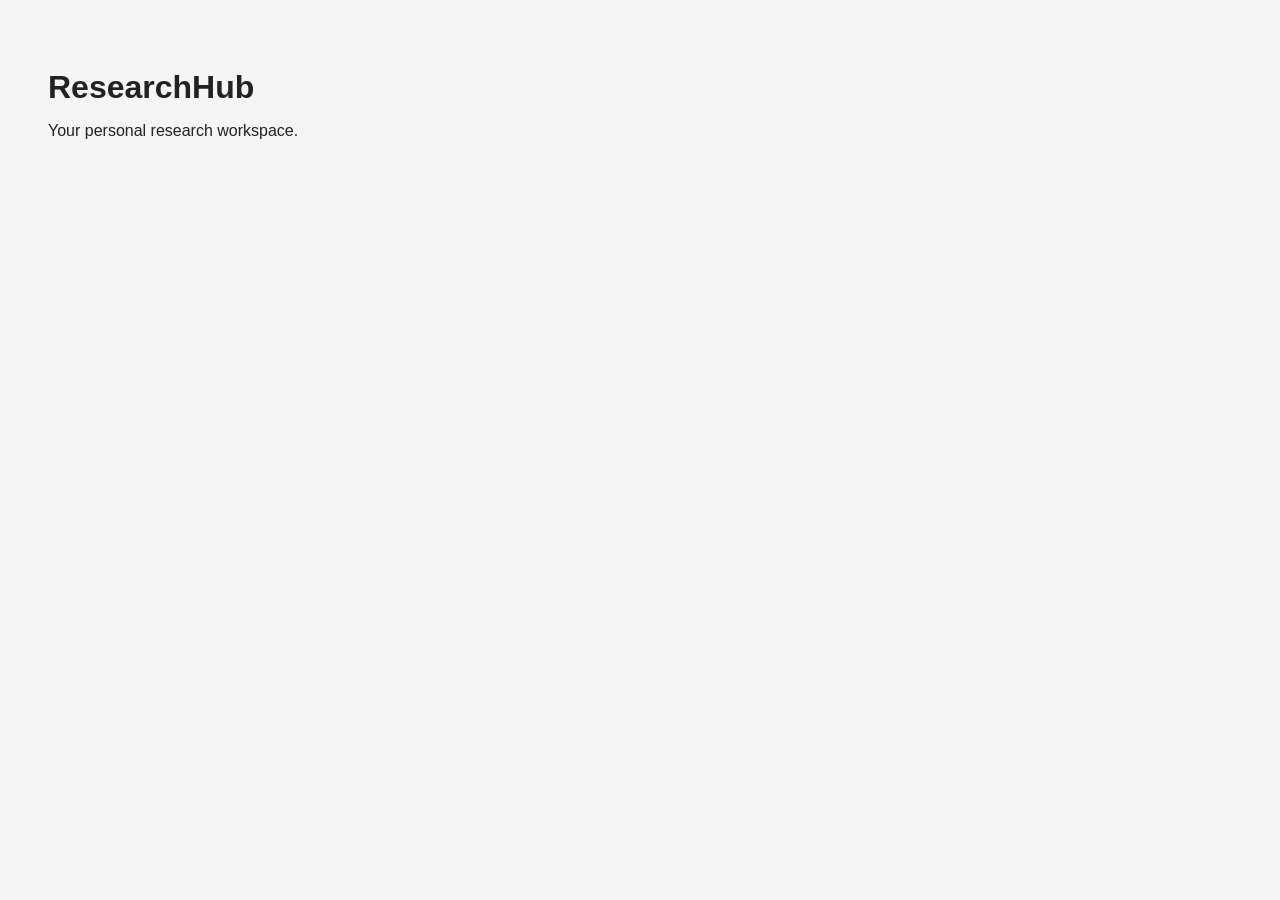
==== frontend/index.html @ d0fec5e2 "chore: initialize ResearchHub frontend" ====
<!DOCTYPE html>
<html lang="en">
<head>
    <meta charset="UTF-8">
    <meta name="viewport" content="width=device-width, initial-scale=1.0">

    <title>ResearchHub</title>

    <link rel="stylesheet" href="style.css">
</head>

<body>

    <h1>ResearchHub</h1>

    <p>Your personal research workspace.</p>

    <script src="app.js"></script>
</body>
</html>
---- frontend/style.css ----
body {
    font-family: Arial, sans-serif;
    background-color: #f5f5f5;
    color: #222;
    padding: 40px;
}

h1 {
    margin-bottom: 10px;
}
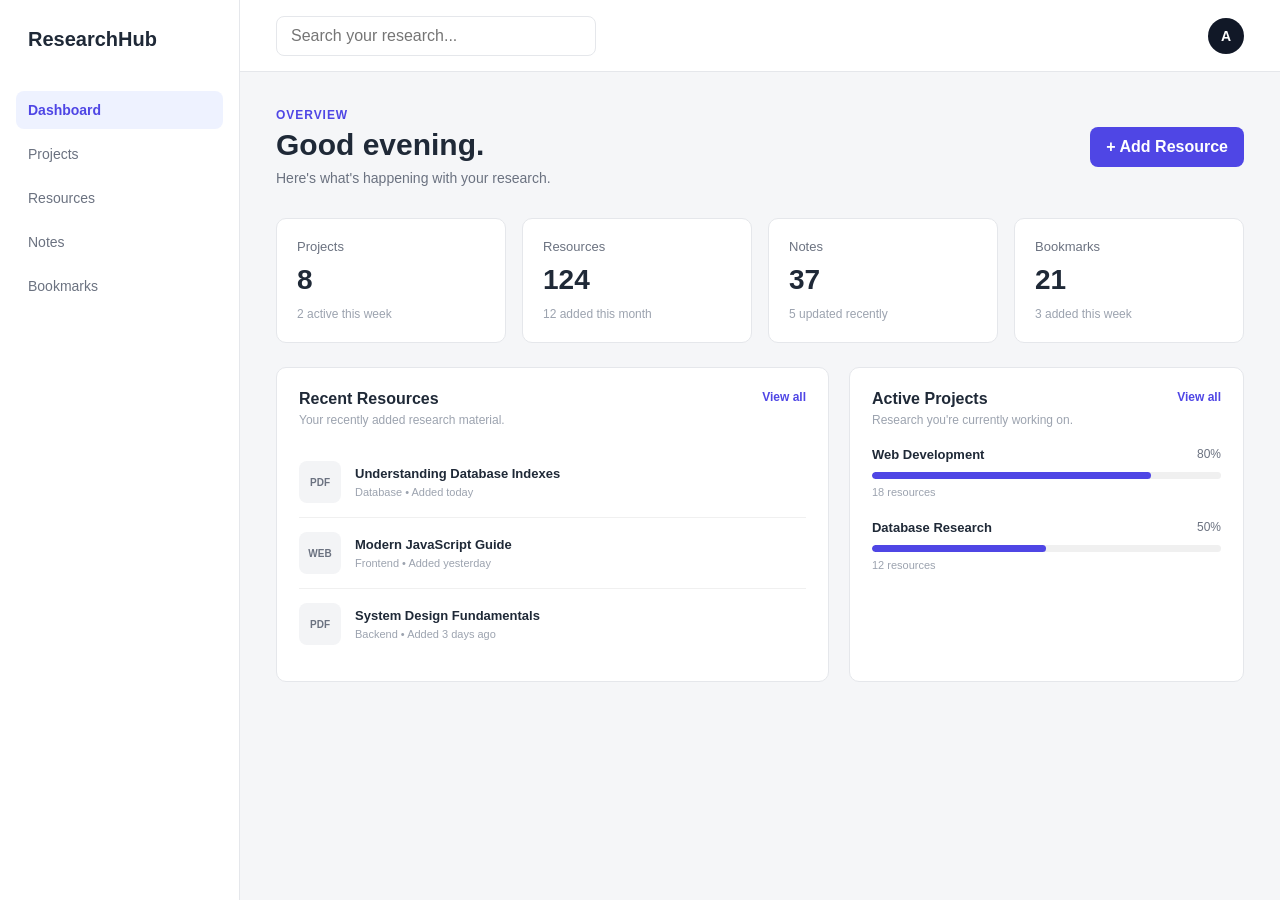
==== commit 759983c0: "refactor: organize frontend styles" ====
--- a/frontend/index.html
+++ b/frontend/index.html
@@ -1,20 +1,240 @@
 <!DOCTYPE html>
 <html lang="en">
+
 <head>
     <meta charset="UTF-8">
     <meta name="viewport" content="width=device-width, initial-scale=1.0">
 
     <title>ResearchHub</title>
 
-    <link rel="stylesheet" href="style.css">
+    <link rel="stylesheet" href="css/reset.css">
+    <link rel="stylesheet" href="css/variables.css">
+    <link rel="stylesheet" href="css/global.css">
+
+    <link rel="stylesheet" href="css/components/sidebar.css">
+    <link rel="stylesheet" href="css/components/topbar.css">
+    <link rel="stylesheet" href="css/components/button.css">
+    <link rel="stylesheet" href="css/components/card.css">
+    <link rel="stylesheet" href="css/components/panel.css">
+
+    <link rel="stylesheet" href="css/pages/dashboard.css">
 </head>
 
 <body>
 
-    <h1>ResearchHub</h1>
-
-    <p>Your personal research workspace.</p>
+    <div class="app">
+
+        <!-- Sidebar -->
+        <aside class="sidebar">
+
+            <div class="logo">
+                ResearchHub
+            </div>
+
+            <nav class="navigation">
+
+                <a href="#" class="nav-item active">
+                    <span>Dashboard</span>
+                </a>
+
+                <a href="#" class="nav-item">
+                    <span>Projects</span>
+                </a>
+
+                <a href="#" class="nav-item">
+                    <span>Resources</span>
+                </a>
+
+                <a href="#" class="nav-item">
+                    <span>Notes</span>
+                </a>
+
+                <a href="#" class="nav-item">
+                    <span>Bookmarks</span>
+                </a>
+
+            </nav>
+
+        </aside>
+
+
+        <!-- Main content -->
+        <main class="main-content">
+
+            <!-- Top bar -->
+            <header class="topbar">
+
+                <div class="search">
+                    <input
+                        type="text"
+                        placeholder="Search your research..."
+                    >
+                </div>
+
+                <div class="profile">
+                    <div class="avatar">A</div>
+                </div>
+
+            </header>
+
+
+            <!-- Dashboard -->
+            <section class="dashboard">
+
+                <div class="page-header">
+
+                    <div>
+                        <p class="eyebrow">Overview</p>
+                        <h1>Good evening.</h1>
+                        <p class="subtitle">
+                            Here's what's happening with your research.
+                        </p>
+                    </div>
+
+                    <button class="primary-button">
+                        + Add Resource
+                    </button>
+
+                </div>
+
+
+                <!-- Statistics -->
+                <div class="stats-grid">
+
+                    <div class="stat-card">
+                        <p>Projects</p>
+                        <h2>8</h2>
+                        <span>2 active this week</span>
+                    </div>
+
+                    <div class="stat-card">
+                        <p>Resources</p>
+                        <h2>124</h2>
+                        <span>12 added this month</span>
+                    </div>
+
+                    <div class="stat-card">
+                        <p>Notes</p>
+                        <h2>37</h2>
+                        <span>5 updated recently</span>
+                    </div>
+
+                    <div class="stat-card">
+                        <p>Bookmarks</p>
+                        <h2>21</h2>
+                        <span>3 added this week</span>
+                    </div>
+
+                </div>
+
+
+                <!-- Dashboard sections -->
+                <div class="dashboard-grid">
+
+                    <section class="panel">
+
+                        <div class="panel-header">
+                            <div>
+                                <h2>Recent Resources</h2>
+                                <p>Your recently added research material.</p>
+                            </div>
+
+                            <a href="#">View all</a>
+                        </div>
+
+                        <div class="resource-list">
+
+                            <div class="resource-item">
+                                <div class="resource-icon">PDF</div>
+
+                                <div class="resource-info">
+                                    <h3>Understanding Database Indexes</h3>
+                                    <p>Database • Added today</p>
+                                </div>
+                            </div>
+
+                            <div class="resource-item">
+                                <div class="resource-icon">WEB</div>
+
+                                <div class="resource-info">
+                                    <h3>Modern JavaScript Guide</h3>
+                                    <p>Frontend • Added yesterday</p>
+                                </div>
+                            </div>
+
+                            <div class="resource-item">
+                                <div class="resource-icon">PDF</div>
+
+                                <div class="resource-info">
+                                    <h3>System Design Fundamentals</h3>
+                                    <p>Backend • Added 3 days ago</p>
+                                </div>
+                            </div>
+
+                        </div>
+
+                    </section>
+
+
+                    <section class="panel">
+
+                        <div class="panel-header">
+                            <div>
+                                <h2>Active Projects</h2>
+                                <p>Research you're currently working on.</p>
+                            </div>
+
+                            <a href="#">View all</a>
+                        </div>
+
+                        <div class="project-list">
+
+                            <div class="project-item">
+
+                                <div class="project-top">
+                                    <h3>Web Development</h3>
+                                    <span>80%</span>
+                                </div>
+
+                                <div class="progress">
+                                    <div class="progress-bar" style="width: 80%;"></div>
+                                </div>
+
+                                <p>18 resources</p>
+
+                            </div>
+
+
+                            <div class="project-item">
+
+                                <div class="project-top">
+                                    <h3>Database Research</h3>
+                                    <span>50%</span>
+                                </div>
+
+                                <div class="progress">
+                                    <div class="progress-bar" style="width: 50%;"></div>
+                                </div>
+
+                                <p>12 resources</p>
+
+                            </div>
+
+                        </div>
+
+                    </section>
+
+                </div>
+
+            </section>
+
+        </main>
+
+    </div>
+
 
     <script src="app.js"></script>
+
 </body>
+
 </html>
--- a/frontend/css/variables.css
+++ b/frontend/css/variables.css
@@ -0,0 +1,20 @@
+:root {
+    --color-primary: #4f46e5;
+    --color-primary-hover: #4338ca;
+
+    --color-background: #f5f6f8;
+    --color-surface: #ffffff;
+
+    --color-text: #1f2937;
+    --color-text-secondary: #6b7280;
+    --color-text-muted: #9ca3af;
+
+    --color-border: #e5e7eb;
+
+    --radius-sm: 6px;
+    --radius-md: 8px;
+    --radius-lg: 10px;
+
+    --sidebar-width: 240px;
+    --topbar-height: 72px;
+}
--- a/frontend/css/global.css
+++ b/frontend/css/global.css
@@ -0,0 +1,15 @@
+body {
+    font-family: Arial, sans-serif;
+    background-color: var(--color-background);
+    color: var(--color-text);
+}
+
+.app {
+    display: flex;
+    min-height: 100vh;
+}
+
+.main-content {
+    flex: 1;
+    min-width: 0;
+}
--- a/frontend/css/components/sidebar.css
+++ b/frontend/css/components/sidebar.css
@@ -0,0 +1,40 @@
+.sidebar {
+    width: var(--sidebar-width);
+    background-color: var(--color-surface);
+    border-right: 1px solid var(--color-border);
+
+    padding: 28px 16px;
+}
+
+.logo {
+    font-size: 20px;
+    font-weight: 700;
+
+    padding: 0 12px;
+    margin-bottom: 40px;
+}
+
+.navigation {
+    display: flex;
+    flex-direction: column;
+    gap: 6px;
+}
+
+.nav-item {
+    padding: 11px 12px;
+    border-radius: var(--radius-md);
+
+    color: var(--color-text-secondary);
+    font-size: 14px;
+}
+
+.nav-item:hover {
+    background-color: #f3f4f6;
+    color: var(--color-text);
+}
+
+.nav-item.active {
+    background-color: #eef2ff;
+    color: var(--color-primary);
+    font-weight: 600;
+}
--- a/frontend/css/components/topbar.css
+++ b/frontend/css/components/topbar.css
@@ -0,0 +1,44 @@
+.topbar {
+    height: var(--topbar-height);
+
+    background-color: var(--color-surface);
+    border-bottom: 1px solid var(--color-border);
+
+    display: flex;
+    align-items: center;
+    justify-content: space-between;
+
+    padding: 0 36px;
+}
+
+.search input {
+    width: 320px;
+
+    padding: 10px 14px;
+
+    border: 1px solid var(--color-border);
+    border-radius: var(--radius-md);
+
+    outline: none;
+}
+
+.search input:focus {
+    border-color: var(--color-primary);
+}
+
+.avatar {
+    width: 36px;
+    height: 36px;
+
+    border-radius: 50%;
+
+    background-color: #111827;
+    color: white;
+
+    display: flex;
+    align-items: center;
+    justify-content: center;
+
+    font-size: 14px;
+    font-weight: 600;
+}
--- a/frontend/css/components/button.css
+++ b/frontend/css/components/button.css
@@ -0,0 +1,16 @@
+.primary-button {
+    background-color: var(--color-primary);
+    color: white;
+
+    border: none;
+    border-radius: var(--radius-md);
+
+    padding: 11px 16px;
+
+    cursor: pointer;
+    font-weight: 600;
+}
+
+.primary-button:hover {
+    background-color: var(--color-primary-hover);
+}
--- a/frontend/css/components/card.css
+++ b/frontend/css/components/card.css
@@ -0,0 +1,24 @@
+.stat-card {
+    background-color: var(--color-surface);
+
+    border: 1px solid var(--color-border);
+    border-radius: var(--radius-lg);
+
+    padding: 20px;
+}
+
+.stat-card p {
+    color: var(--color-text-secondary);
+    font-size: 13px;
+    margin-bottom: 10px;
+}
+
+.stat-card h2 {
+    font-size: 28px;
+    margin-bottom: 8px;
+}
+
+.stat-card span {
+    color: var(--color-text-muted);
+    font-size: 12px;
+}
--- a/frontend/css/components/panel.css
+++ b/frontend/css/components/panel.css
@@ -0,0 +1,32 @@
+.panel {
+    background-color: var(--color-surface);
+
+    border: 1px solid var(--color-border);
+    border-radius: var(--radius-lg);
+
+    padding: 22px;
+}
+
+.panel-header {
+    display: flex;
+    justify-content: space-between;
+    align-items: flex-start;
+
+    margin-bottom: 20px;
+}
+
+.panel-header h2 {
+    font-size: 16px;
+    margin-bottom: 5px;
+}
+
+.panel-header p {
+    color: var(--color-text-muted);
+    font-size: 12px;
+}
+
+.panel-header a {
+    color: var(--color-primary);
+    font-size: 12px;
+    font-weight: 600;
+}
--- a/frontend/css/pages/dashboard.css
+++ b/frontend/css/pages/dashboard.css
@@ -0,0 +1,189 @@
+.dashboard {
+    padding: 36px;
+    max-width: 1400px;
+    margin: 0 auto;
+}
+
+.page-header {
+    display: flex;
+    justify-content: space-between;
+    align-items: center;
+
+    margin-bottom: 32px;
+}
+
+.eyebrow {
+    font-size: 12px;
+    font-weight: 600;
+
+    color: var(--color-primary);
+
+    text-transform: uppercase;
+    letter-spacing: 0.08em;
+
+    margin-bottom: 6px;
+}
+
+.page-header h1 {
+    font-size: 30px;
+    margin-bottom: 8px;
+}
+
+.subtitle {
+    color: var(--color-text-secondary);
+    font-size: 14px;
+}
+
+.stats-grid {
+    display: grid;
+    grid-template-columns: repeat(4, 1fr);
+    gap: 16px;
+
+    margin-bottom: 24px;
+}
+
+.dashboard-grid {
+    display: grid;
+    grid-template-columns: 1.4fr 1fr;
+    gap: 20px;
+}
+
+.resource-list {
+    display: flex;
+    flex-direction: column;
+}
+
+.resource-item {
+    display: flex;
+    align-items: center;
+    gap: 14px;
+
+    padding: 14px 0;
+
+    border-bottom: 1px solid #f0f0f0;
+}
+
+.resource-item:last-child {
+    border-bottom: none;
+}
+
+.resource-icon {
+    width: 42px;
+    height: 42px;
+
+    border-radius: var(--radius-md);
+
+    background-color: #f3f4f6;
+
+    display: flex;
+    align-items: center;
+    justify-content: center;
+
+    font-size: 10px;
+    font-weight: 700;
+
+    color: var(--color-text-secondary);
+}
+
+.resource-info h3 {
+    font-size: 13px;
+    margin-bottom: 5px;
+}
+
+.resource-info p {
+    color: var(--color-text-muted);
+    font-size: 11px;
+}
+
+.project-list {
+    display: flex;
+    flex-direction: column;
+    gap: 22px;
+}
+
+.project-top {
+    display: flex;
+    justify-content: space-between;
+
+    margin-bottom: 10px;
+}
+
+.project-top h3 {
+    font-size: 13px;
+}
+
+.project-top span {
+    font-size: 12px;
+    color: var(--color-text-secondary);
+}
+
+.progress {
+    height: 7px;
+
+    background-color: #f0f0f0;
+
+    border-radius: 999px;
+    overflow: hidden;
+}
+
+.progress-bar {
+    height: 100%;
+
+    background-color: var(--color-primary);
+
+    border-radius: 999px;
+}
+
+.project-item p {
+    margin-top: 7px;
+
+    color: var(--color-text-muted);
+    font-size: 11px;
+}
+
+
+/* Responsive */
+
+@media (max-width: 900px) {
+
+    .sidebar {
+        width: 200px;
+    }
+
+    .stats-grid {
+        grid-template-columns: repeat(2, 1fr);
+    }
+
+    .dashboard-grid {
+        grid-template-columns: 1fr;
+    }
+}
+
+@media (max-width: 650px) {
+
+    .sidebar {
+        display: none;
+    }
+
+    .topbar {
+        padding: 0 20px;
+    }
+
+    .search input {
+        width: 220px;
+    }
+
+    .dashboard {
+        padding: 24px 20px;
+    }
+
+    .page-header {
+        align-items: flex-start;
+        gap: 20px;
+        flex-direction: column;
+    }
+
+    .stats-grid {
+        grid-template-columns: 1fr;
+    }
+}
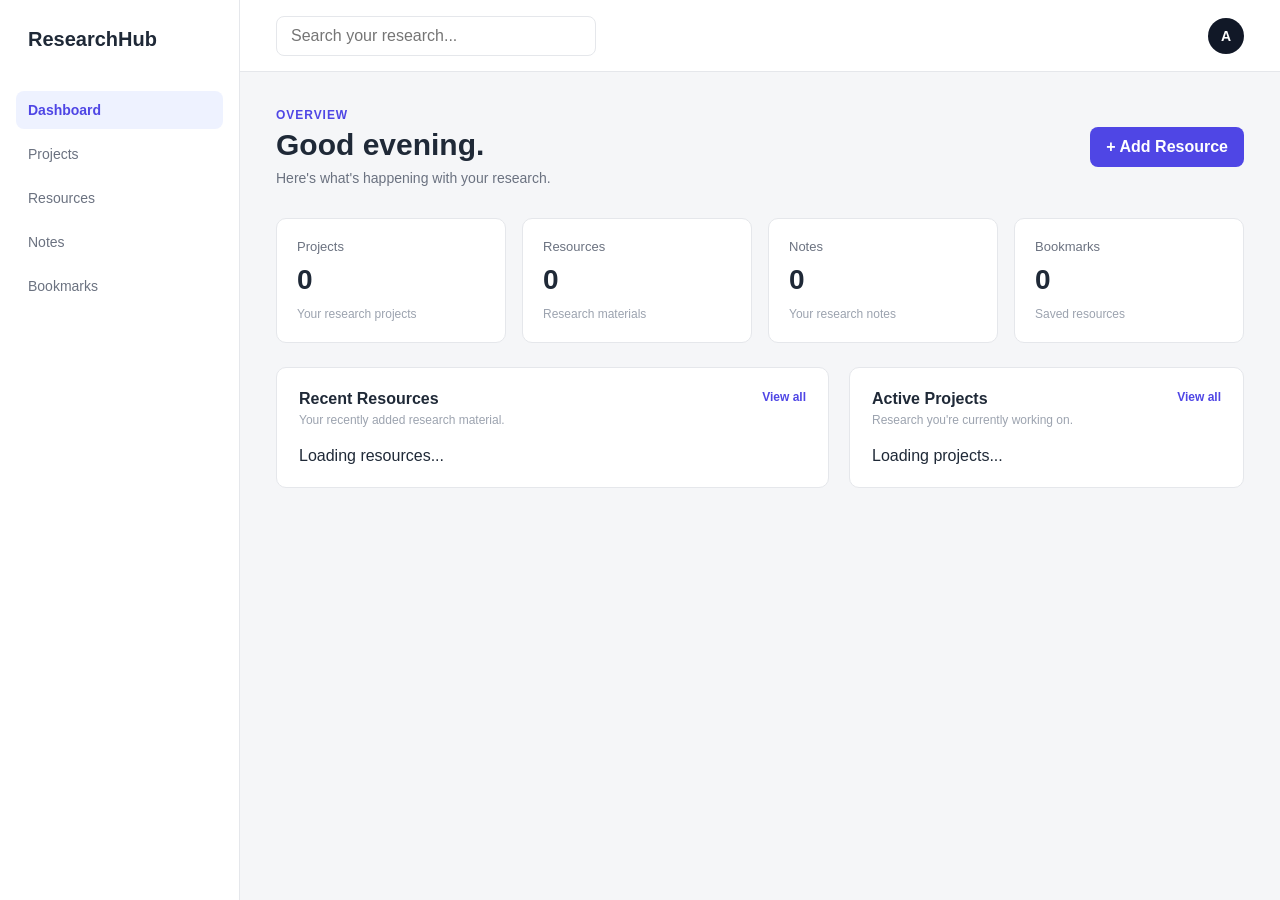
==== commit dc8faeb5: "edited index.html" ====
--- a/frontend/index.html
+++ b/frontend/index.html
@@ -1,239 +1,445 @@
-<!DOCTYPE html>
+<!doctype html>
 <html lang="en">
 
 <head>
+
     <meta charset="UTF-8">
-    <meta name="viewport" content="width=device-width, initial-scale=1.0">
+
+    <meta
+        name="viewport"
+        content="width=device-width, initial-scale=1.0"
+    >
 
     <title>ResearchHub</title>
 
-    <link rel="stylesheet" href="css/reset.css">
-    <link rel="stylesheet" href="css/variables.css">
-    <link rel="stylesheet" href="css/global.css">
-
-    <link rel="stylesheet" href="css/components/sidebar.css">
-    <link rel="stylesheet" href="css/components/topbar.css">
-    <link rel="stylesheet" href="css/components/button.css">
-    <link rel="stylesheet" href="css/components/card.css">
-    <link rel="stylesheet" href="css/components/panel.css">
-
-    <link rel="stylesheet" href="css/pages/dashboard.css">
+
+    <!-- Base CSS -->
+
+    <link
+        rel="stylesheet"
+        href="css/reset.css"
+    >
+
+    <link
+        rel="stylesheet"
+        href="css/variables.css"
+    >
+
+    <link
+        rel="stylesheet"
+        href="css/global.css"
+    >
+
+
+    <!-- Component CSS -->
+
+    <link
+        rel="stylesheet"
+        href="css/components/sidebar.css"
+    >
+
+    <link
+        rel="stylesheet"
+        href="css/components/topbar.css"
+    >
+
+    <link
+        rel="stylesheet"
+        href="css/components/button.css"
+    >
+
+    <link
+        rel="stylesheet"
+        href="css/components/card.css"
+    >
+
+    <link
+        rel="stylesheet"
+        href="css/components/panel.css"
+    >
+
+
+    <!-- Dashboard CSS -->
+
+    <link
+        rel="stylesheet"
+        href="css/pages/dashboard.css"
+    >
+
 </head>
 
+
 <body>
 
-    <div class="app">
-
-        <!-- Sidebar -->
-        <aside class="sidebar">
-
-            <div class="logo">
-                ResearchHub
+
+<div class="app">
+
+
+    <!-- =========================
+         Sidebar
+    ========================== -->
+
+    <aside class="sidebar">
+
+        <div class="logo">
+            ResearchHub
+        </div>
+
+
+        <nav class="navigation">
+
+
+            <a
+                href="index.html"
+                class="nav-item active"
+            >
+                <span>
+                    Dashboard
+                </span>
+            </a>
+
+
+            <a
+                href="pages/projects.html"
+                class="nav-item"
+            >
+                <span>
+                    Projects
+                </span>
+            </a>
+
+
+            <a
+                href="pages/resources.html"
+                class="nav-item"
+            >
+                <span>
+                    Resources
+                </span>
+            </a>
+
+
+            <a
+                href="pages/notes.html"
+                class="nav-item"
+            >
+                <span>
+                    Notes
+                </span>
+            </a>
+
+
+            <a
+                href="pages/bookmarks.html"
+                class="nav-item"
+            >
+                <span>
+                    Bookmarks
+                </span>
+            </a>
+
+
+        </nav>
+
+    </aside>
+
+
+
+    <!-- =========================
+         Main Content
+    ========================== -->
+
+    <main class="main-content">
+
+
+        <!-- =========================
+             Topbar
+        ========================== -->
+
+        <header class="topbar">
+
+
+            <div class="search">
+
+                <input
+                    id="global-search"
+                    type="text"
+                    placeholder="Search your research..."
+                    autocomplete="off"
+                >
+
             </div>
 
-            <nav class="navigation">
-
-                <a href="#" class="nav-item active">
-                    <span>Dashboard</span>
+
+            <div class="profile">
+
+                <div class="avatar">
+                    A
+                </div>
+
+            </div>
+
+        </header>
+
+
+
+        <!-- =========================
+             Dashboard
+        ========================== -->
+
+        <section class="dashboard">
+
+
+            <!-- Header -->
+
+            <div class="page-header">
+
+
+                <div>
+
+                    <p class="eyebrow">
+                        Overview
+                    </p>
+
+
+                    <h1>
+                        Good evening.
+                    </h1>
+
+
+                    <p class="subtitle">
+                        Here's what's happening with your research.
+                    </p>
+
+                </div>
+
+
+                <a
+                    href="pages/resources.html"
+                    class="primary-button"
+                >
+                    + Add Resource
                 </a>
 
-                <a href="#" class="nav-item">
-                    <span>Projects</span>
-                </a>
-
-                <a href="#" class="nav-item">
-                    <span>Resources</span>
-                </a>
-
-                <a href="#" class="nav-item">
-                    <span>Notes</span>
-                </a>
-
-                <a href="#" class="nav-item">
-                    <span>Bookmarks</span>
-                </a>
-
-            </nav>
-
-        </aside>
-
-
-        <!-- Main content -->
-        <main class="main-content">
-
-            <!-- Top bar -->
-            <header class="topbar">
-
-                <div class="search">
-                    <input
-                        type="text"
-                        placeholder="Search your research..."
+            </div>
+
+
+
+            <!-- =========================
+                 Statistics
+            ========================== -->
+
+            <div class="stats-grid">
+
+
+                <div class="stat-card">
+
+                    <p>
+                        Projects
+                    </p>
+
+
+                    <h2 id="projects-count">
+                        0
+                    </h2>
+
+
+                    <span>
+                        Your research projects
+                    </span>
+
+                </div>
+
+
+
+                <div class="stat-card">
+
+                    <p>
+                        Resources
+                    </p>
+
+
+                    <h2 id="resources-count">
+                        0
+                    </h2>
+
+
+                    <span>
+                        Research materials
+                    </span>
+
+                </div>
+
+
+
+                <div class="stat-card">
+
+                    <p>
+                        Notes
+                    </p>
+
+
+                    <h2 id="notes-count">
+                        0
+                    </h2>
+
+
+                    <span>
+                        Your research notes
+                    </span>
+
+                </div>
+
+
+
+                <div class="stat-card">
+
+                    <p>
+                        Bookmarks
+                    </p>
+
+
+                    <h2 id="bookmarks-count">
+                        0
+                    </h2>
+
+
+                    <span>
+                        Saved resources
+                    </span>
+
+                </div>
+
+
+            </div>
+
+
+
+            <!-- =========================
+                 Dashboard Grid
+            ========================== -->
+
+            <div class="dashboard-grid">
+
+
+                <!-- Recent Resources -->
+
+                <section class="panel">
+
+
+                    <div class="panel-header">
+
+
+                        <div>
+
+                            <h2>
+                                Recent Resources
+                            </h2>
+
+
+                            <p>
+                                Your recently added research material.
+                            </p>
+
+                        </div>
+
+
+                        <a
+                            href="pages/resources.html"
+                        >
+                            View all
+                        </a>
+
+
+                    </div>
+
+
+
+                    <div
+                        class="resource-list"
+                        id="recent-resources"
                     >
-                </div>
-
-                <div class="profile">
-                    <div class="avatar">A</div>
-                </div>
-
-            </header>
-
-
-            <!-- Dashboard -->
-            <section class="dashboard">
-
-                <div class="page-header">
-
-                    <div>
-                        <p class="eyebrow">Overview</p>
-                        <h1>Good evening.</h1>
-                        <p class="subtitle">
-                            Here's what's happening with your research.
+
+                        <p>
+                            Loading resources...
                         </p>
+
                     </div>
 
-                    <button class="primary-button">
-                        + Add Resource
-                    </button>
-
-                </div>
-
-
-                <!-- Statistics -->
-                <div class="stats-grid">
-
-                    <div class="stat-card">
-                        <p>Projects</p>
-                        <h2>8</h2>
-                        <span>2 active this week</span>
+
+                </section>
+
+
+
+                <!-- Active Projects -->
+
+                <section class="panel">
+
+
+                    <div class="panel-header">
+
+
+                        <div>
+
+                            <h2>
+                                Active Projects
+                            </h2>
+
+
+                            <p>
+                                Research you're currently working on.
+                            </p>
+
+                        </div>
+
+
+                        <a
+                            href="pages/projects.html"
+                        >
+                            View all
+                        </a>
+
+
                     </div>
 
-                    <div class="stat-card">
-                        <p>Resources</p>
-                        <h2>124</h2>
-                        <span>12 added this month</span>
+
+
+                    <div
+                        class="project-list"
+                        id="active-projects"
+                    >
+
+                        <p>
+                            Loading projects...
+                        </p>
+
                     </div>
 
-                    <div class="stat-card">
-                        <p>Notes</p>
-                        <h2>37</h2>
-                        <span>5 updated recently</span>
-                    </div>
-
-                    <div class="stat-card">
-                        <p>Bookmarks</p>
-                        <h2>21</h2>
-                        <span>3 added this week</span>
-                    </div>
-
-                </div>
-
-
-                <!-- Dashboard sections -->
-                <div class="dashboard-grid">
-
-                    <section class="panel">
-
-                        <div class="panel-header">
-                            <div>
-                                <h2>Recent Resources</h2>
-                                <p>Your recently added research material.</p>
-                            </div>
-
-                            <a href="#">View all</a>
-                        </div>
-
-                        <div class="resource-list">
-
-                            <div class="resource-item">
-                                <div class="resource-icon">PDF</div>
-
-                                <div class="resource-info">
-                                    <h3>Understanding Database Indexes</h3>
-                                    <p>Database • Added today</p>
-                                </div>
-                            </div>
-
-                            <div class="resource-item">
-                                <div class="resource-icon">WEB</div>
-
-                                <div class="resource-info">
-                                    <h3>Modern JavaScript Guide</h3>
-                                    <p>Frontend • Added yesterday</p>
-                                </div>
-                            </div>
-
-                            <div class="resource-item">
-                                <div class="resource-icon">PDF</div>
-
-                                <div class="resource-info">
-                                    <h3>System Design Fundamentals</h3>
-                                    <p>Backend • Added 3 days ago</p>
-                                </div>
-                            </div>
-
-                        </div>
-
-                    </section>
-
-
-                    <section class="panel">
-
-                        <div class="panel-header">
-                            <div>
-                                <h2>Active Projects</h2>
-                                <p>Research you're currently working on.</p>
-                            </div>
-
-                            <a href="#">View all</a>
-                        </div>
-
-                        <div class="project-list">
-
-                            <div class="project-item">
-
-                                <div class="project-top">
-                                    <h3>Web Development</h3>
-                                    <span>80%</span>
-                                </div>
-
-                                <div class="progress">
-                                    <div class="progress-bar" style="width: 80%;"></div>
-                                </div>
-
-                                <p>18 resources</p>
-
-                            </div>
-
-
-                            <div class="project-item">
-
-                                <div class="project-top">
-                                    <h3>Database Research</h3>
-                                    <span>50%</span>
-                                </div>
-
-                                <div class="progress">
-                                    <div class="progress-bar" style="width: 50%;"></div>
-                                </div>
-
-                                <p>12 resources</p>
-
-                            </div>
-
-                        </div>
-
-                    </section>
-
-                </div>
-
-            </section>
-
-        </main>
-
-    </div>
-
-
-    <script src="app.js"></script>
+
+                </section>
+
+
+            </div>
+
+
+        </section>
+
+
+    </main>
+
+
+</div>
+
+
+
+<!-- =========================
+     JavaScript
+========================== -->
+
+<script src="js/data.js"></script>
+
+<script src="app.js"></script>
+
 
 </body>
 
